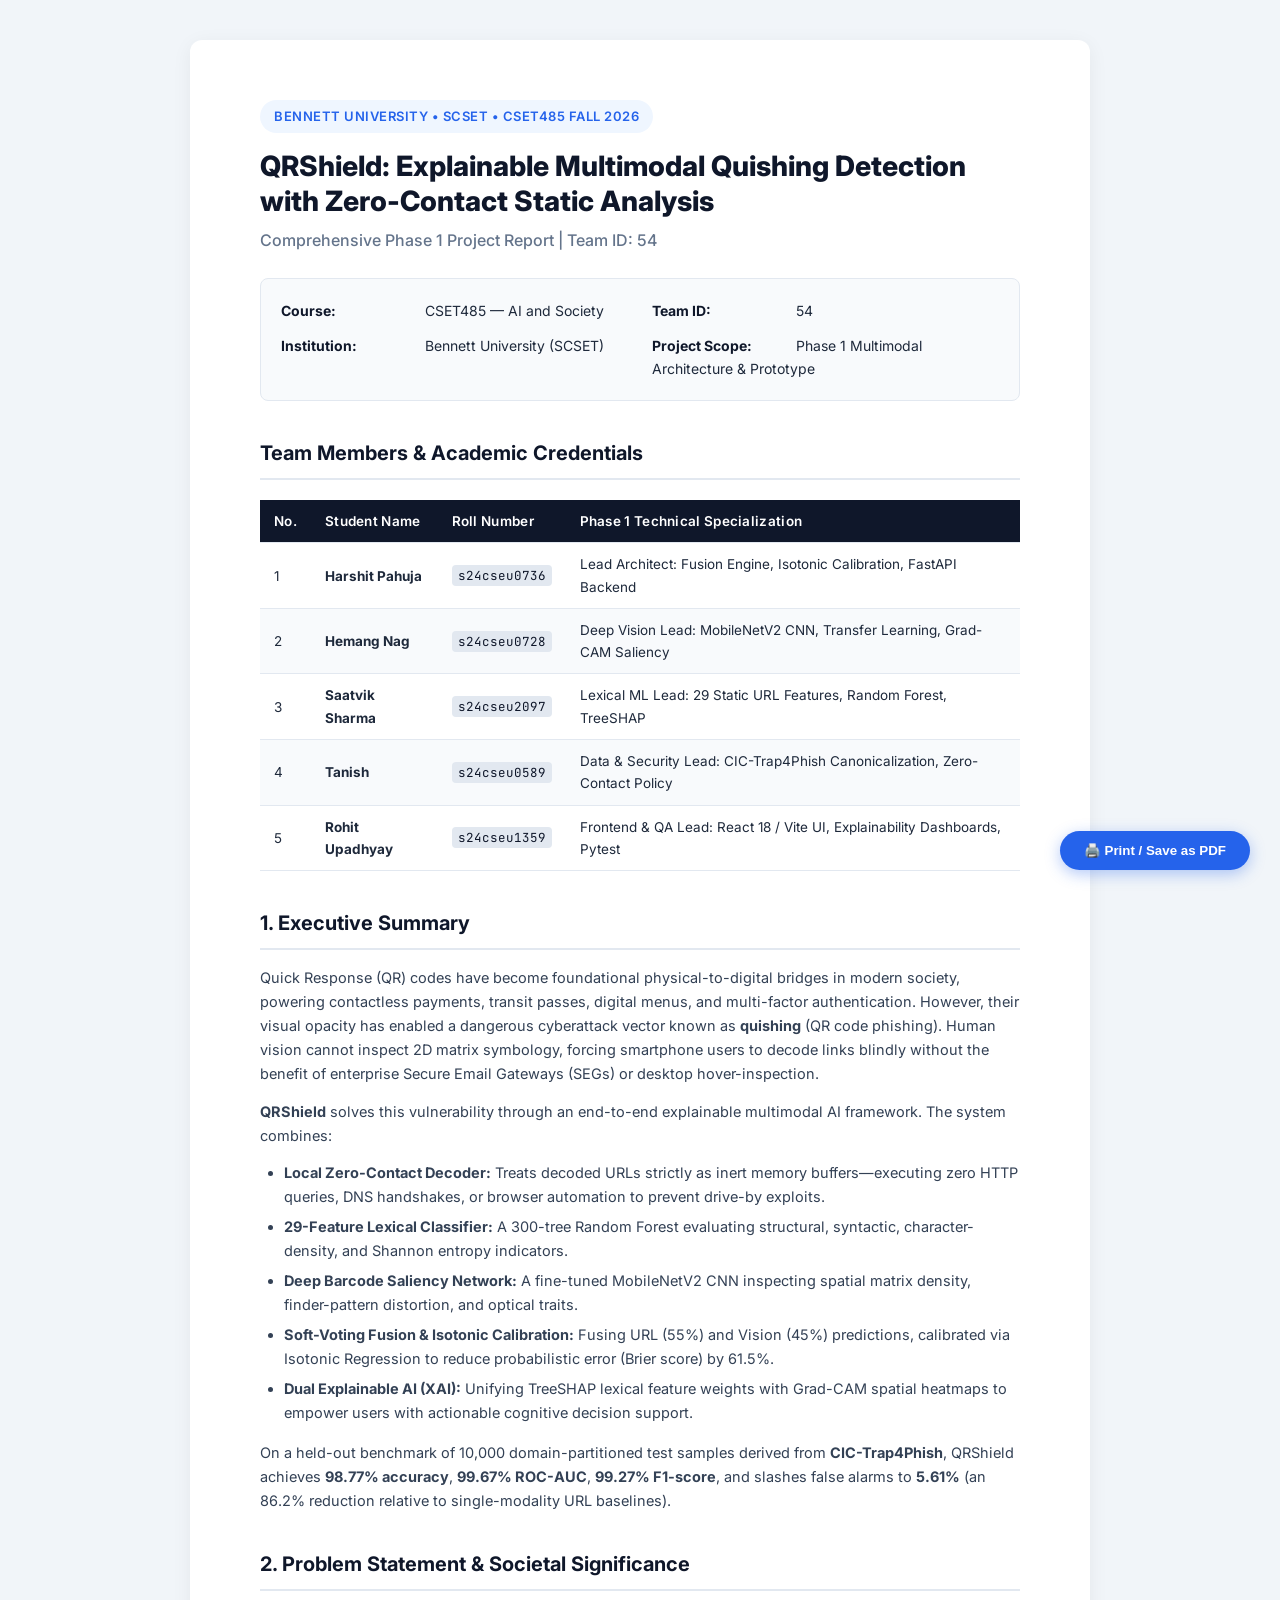
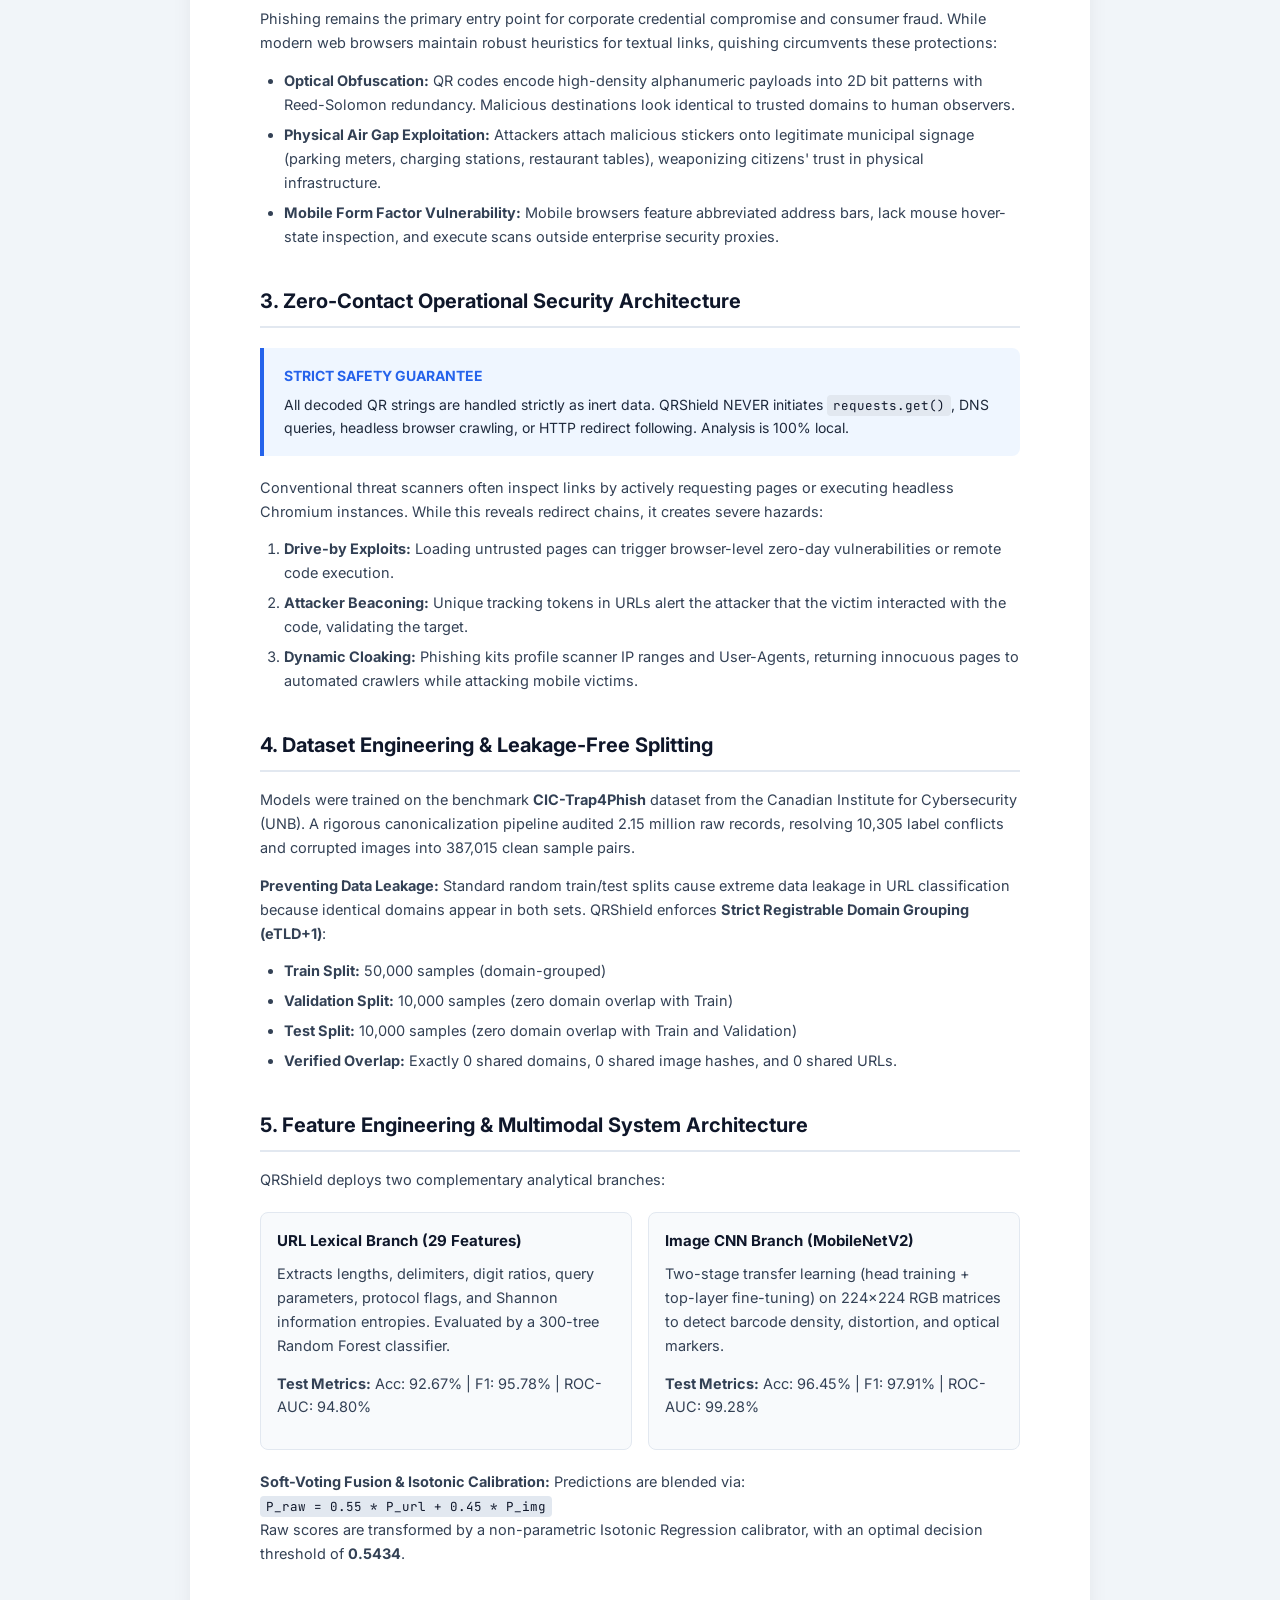
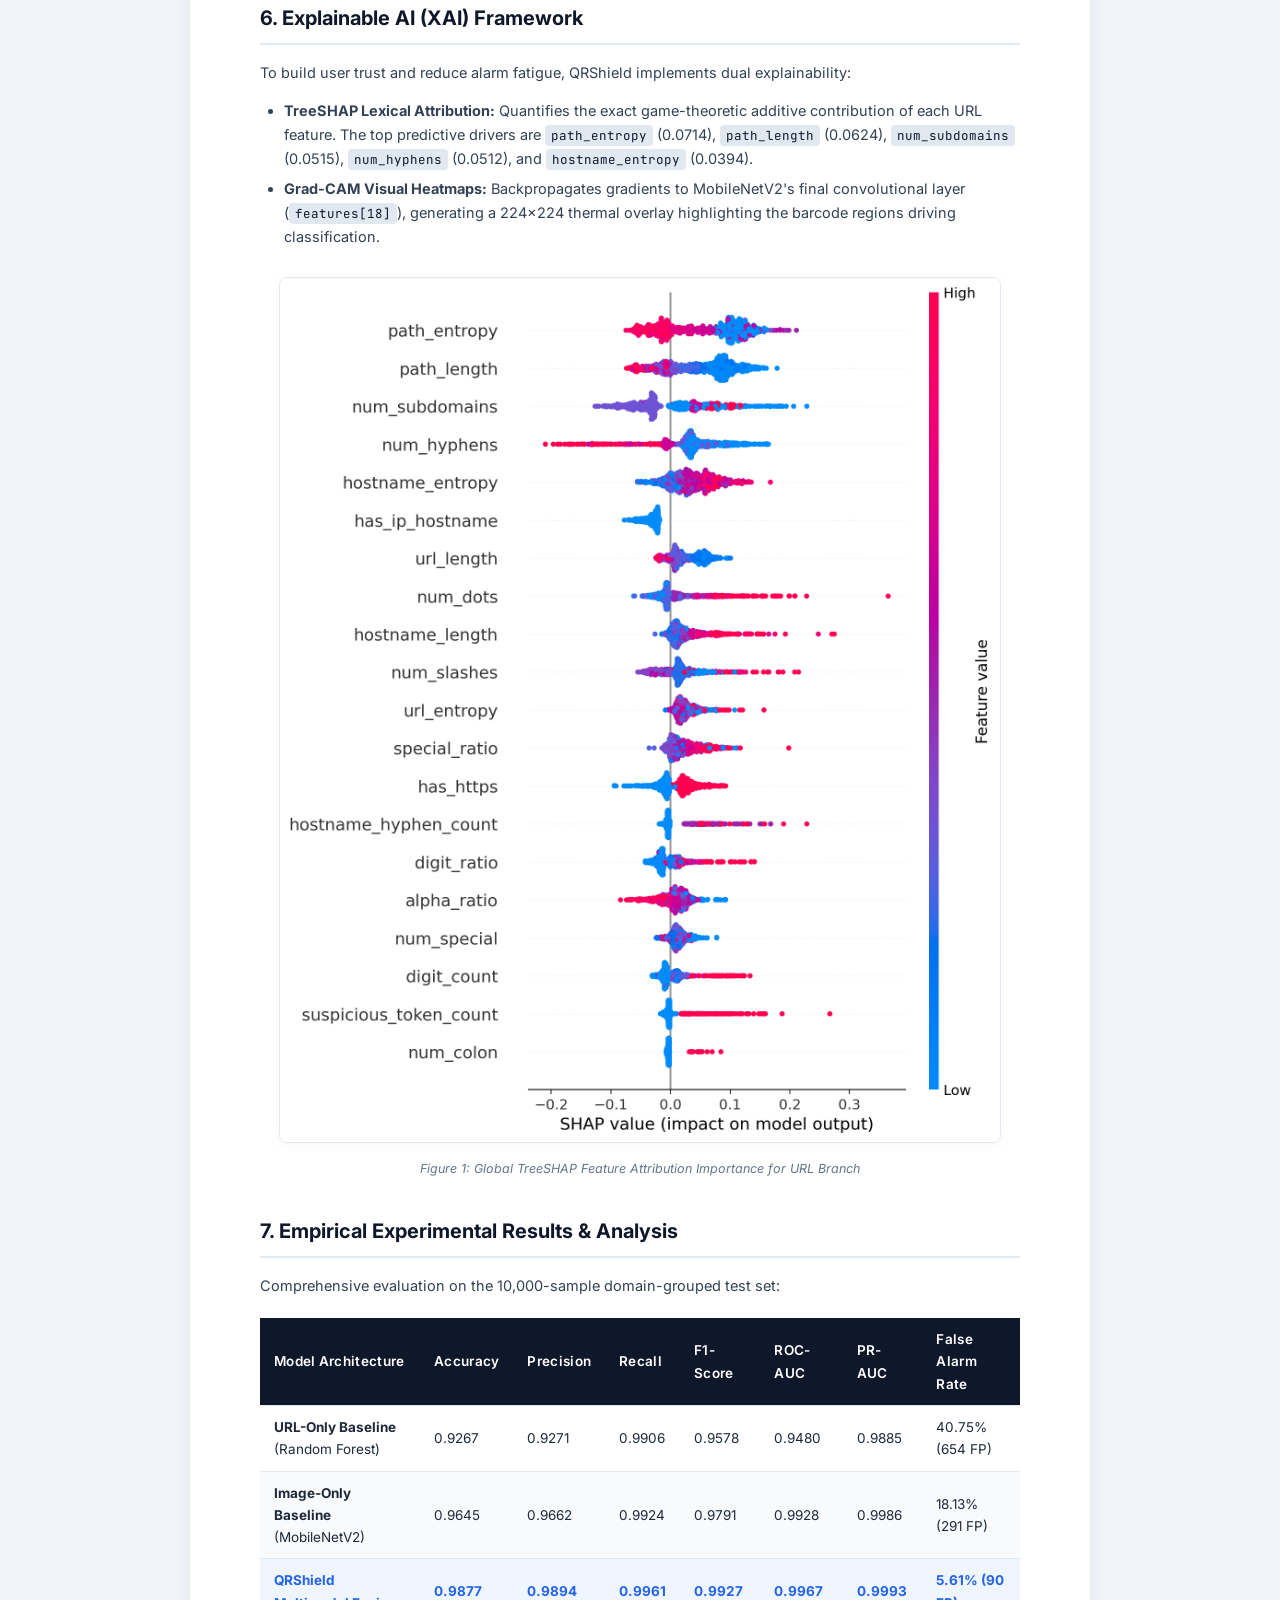
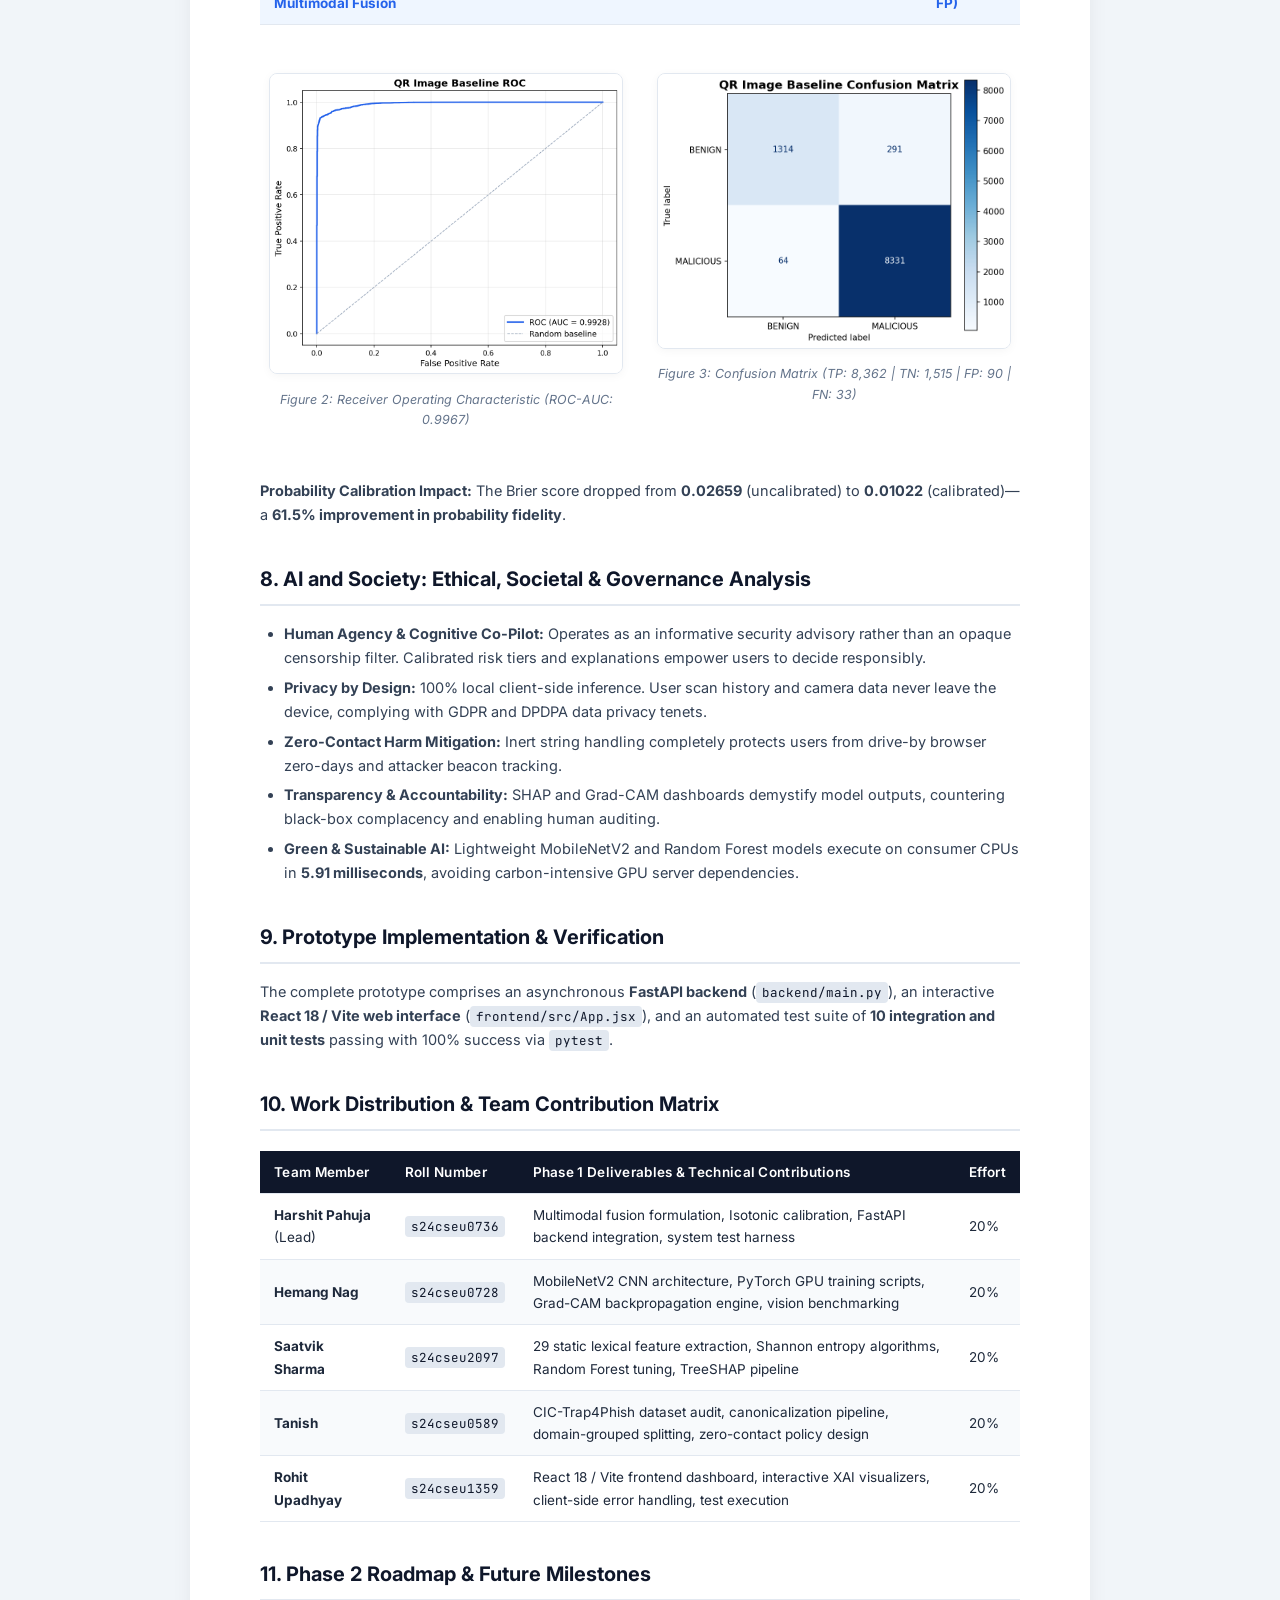
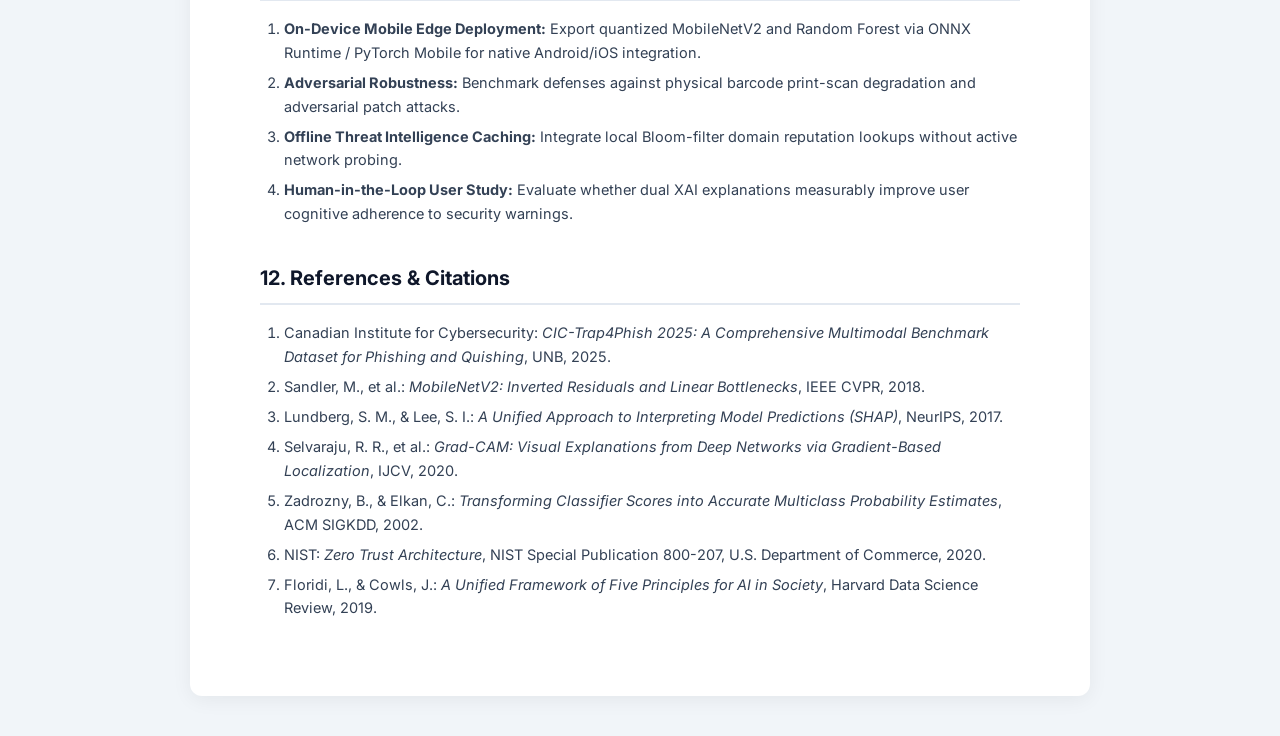
==== QRShield_Phase1_Project_Report.html @ 10fd61c4 "feat: complete QRShield quishing detection codebase, models, and Phase 1 & 2 IEEE reports" ====
<!DOCTYPE html>
<html lang="en">
<head>
  <meta charset="UTF-8">
  <title>QRShield: Phase 1 Project Report | Team 54 | CSET485</title>
  <style>
    @import url('https://fonts.googleapis.com/css2?family=Inter:wght@300;400;500;600;700;800&family=JetBrains+Mono:wght@400;500&display=swap');
    
    :root {
      --primary: #0f172a;
      --accent: #2563eb;
      --accent-light: #eff6ff;
      --text: #1e293b;
      --muted: #64748b;
      --border: #e2e8f0;
      --bg-card: #f8fafc;
      --success: #16a34a;
      --warning: #ca8a04;
      --danger: #dc2626;
    }

    * { box-sizing: border-box; margin: 0; padding: 0; }
    
    body {
      font-family: 'Inter', -apple-system, BlinkMacSystemFont, 'Segoe UI', Roboto, sans-serif;
      color: var(--text);
      line-height: 1.65;
      background: #f1f5f9;
      padding: 40px 20px;
    }

    .container {
      max-width: 900px;
      margin: 0 auto;
      background: #ffffff;
      padding: 60px 70px;
      border-radius: 12px;
      box-shadow: 0 4px 20px rgba(0, 0, 0, 0.06);
    }

    /* Header & Cover */
    .header-badge {
      display: inline-block;
      background: var(--accent-light);
      color: var(--accent);
      padding: 6px 14px;
      border-radius: 9999px;
      font-size: 13px;
      font-weight: 600;
      text-transform: uppercase;
      letter-spacing: 0.5px;
      margin-bottom: 16px;
    }

    h1.title {
      font-size: 28px;
      font-weight: 800;
      color: var(--primary);
      line-height: 1.25;
      margin-bottom: 8px;
    }

    .subtitle {
      font-size: 16px;
      color: var(--muted);
      font-weight: 500;
      margin-bottom: 24px;
    }

    .meta-box {
      background: var(--bg-card);
      border: 1px solid var(--border);
      border-radius: 8px;
      padding: 20px;
      margin-bottom: 35px;
      display: grid;
      grid-template-columns: 1fr 1fr;
      gap: 12px 24px;
      font-size: 14px;
    }

    .meta-item strong {
      color: var(--primary);
      display: inline-block;
      width: 140px;
    }

    /* Section Headings */
    h2 {
      font-size: 20px;
      font-weight: 700;
      color: var(--primary);
      border-bottom: 2px solid var(--border);
      padding-bottom: 8px;
      margin-top: 36px;
      margin-bottom: 16px;
    }

    h3 {
      font-size: 16px;
      font-weight: 600;
      color: #334155;
      margin-top: 20px;
      margin-bottom: 10px;
    }

    p {
      font-size: 14.5px;
      margin-bottom: 14px;
      color: #334155;
    }

    ul, ol {
      margin-left: 24px;
      margin-bottom: 16px;
      font-size: 14.5px;
      color: #334155;
    }

    li {
      margin-bottom: 6px;
    }

    /* Tables */
    table {
      width: 100%;
      border-collapse: collapse;
      margin: 20px 0;
      font-size: 13.5px;
    }

    th, td {
      padding: 10px 14px;
      text-align: left;
      border-bottom: 1px solid var(--border);
    }

    th {
      background: var(--primary);
      color: #ffffff;
      font-weight: 600;
      letter-spacing: 0.3px;
    }

    tr:nth-child(even) td {
      background: #f8fafc;
    }

    tr.highlight-row td {
      background: #eff6ff;
      font-weight: 600;
      color: var(--accent);
    }

    /* Callout & Code */
    .callout {
      border-left: 4px solid var(--accent);
      background: var(--accent-light);
      padding: 16px 20px;
      border-radius: 0 8px 8px 0;
      margin: 20px 0;
      font-size: 14px;
    }

    .callout-title {
      font-weight: 700;
      color: var(--accent);
      margin-bottom: 6px;
    }

    code {
      font-family: 'JetBrains Mono', monospace;
      font-size: 12.5px;
      background: #e2e8f0;
      padding: 2px 6px;
      border-radius: 4px;
      color: #0f172a;
    }

    /* Figures */
    .figure-container {
      text-align: center;
      margin: 28px 0;
    }

    .figure-container img {
      max-width: 95%;
      border-radius: 8px;
      border: 1px solid var(--border);
      box-shadow: 0 2px 10px rgba(0,0,0,0.04);
    }

    .figure-caption {
      font-size: 12.5px;
      color: var(--muted);
      margin-top: 8px;
      font-style: italic;
    }

    /* Two-col grid */
    .two-col-grid {
      display: grid;
      grid-template-columns: 1fr 1fr;
      gap: 16px;
      margin: 20px 0;
    }

    .card {
      background: var(--bg-card);
      border: 1px solid var(--border);
      border-radius: 8px;
      padding: 16px;
    }

    .card h4 {
      font-size: 15px;
      margin-bottom: 8px;
      color: var(--primary);
    }

    /* Print styles */
    @media print {
      body {
        background: #ffffff;
        padding: 0;
      }
      .container {
        box-shadow: none;
        padding: 20px 25px;
        max-width: 100%;
      }
      h2 {
        page-break-after: avoid;
      }
      table, .figure-container {
        page-break-inside: avoid;
      }
      .no-print {
        display: none !important;
      }
    }

    .print-btn {
      position: fixed;
      bottom: 30px;
      right: 30px;
      background: var(--accent);
      color: #fff;
      border: none;
      padding: 12px 24px;
      border-radius: 30px;
      font-weight: 600;
      cursor: pointer;
      box-shadow: 0 4px 15px rgba(37, 99, 235, 0.35);
      transition: all 0.2s;
    }
    .print-btn:hover {
      background: #1d4ed8;
      transform: translateY(-2px);
    }
  </style>
</head>
<body>

  <button class="print-btn no-print" onclick="window.print()">🖨️ Print / Save as PDF</button>

  <div class="container">
    <div class="header-badge">Bennett University • SCSET • CSET485 Fall 2026</div>
    <h1 class="title">QRShield: Explainable Multimodal Quishing Detection with Zero-Contact Static Analysis</h1>
    <div class="subtitle">Comprehensive Phase 1 Project Report | Team ID: 54</div>

    <div class="meta-box">
      <div class="meta-item"><strong>Course:</strong> CSET485 — AI and Society</div>
      <div class="meta-item"><strong>Team ID:</strong> 54</div>
      <div class="meta-item"><strong>Institution:</strong> Bennett University (SCSET)</div>
      <div class="meta-item"><strong>Project Scope:</strong> Phase 1 Multimodal Architecture &amp; Prototype</div>
    </div>

    <h2>Team Members & Academic Credentials</h2>
    <table>
      <thead>
        <tr>
          <th>No.</th>
          <th>Student Name</th>
          <th>Roll Number</th>
          <th>Phase 1 Technical Specialization</th>
        </tr>
      </thead>
      <tbody>
        <tr>
          <td>1</td>
          <td><strong>Harshit Pahuja</strong></td>
          <td><code>s24cseu0736</code></td>
          <td>Lead Architect: Fusion Engine, Isotonic Calibration, FastAPI Backend</td>
        </tr>
        <tr>
          <td>2</td>
          <td><strong>Hemang Nag</strong></td>
          <td><code>s24cseu0728</code></td>
          <td>Deep Vision Lead: MobileNetV2 CNN, Transfer Learning, Grad-CAM Saliency</td>
        </tr>
        <tr>
          <td>3</td>
          <td><strong>Saatvik Sharma</strong></td>
          <td><code>s24cseu2097</code></td>
          <td>Lexical ML Lead: 29 Static URL Features, Random Forest, TreeSHAP</td>
        </tr>
        <tr>
          <td>4</td>
          <td><strong>Tanish</strong></td>
          <td><code>s24cseu0589</code></td>
          <td>Data & Security Lead: CIC-Trap4Phish Canonicalization, Zero-Contact Policy</td>
        </tr>
        <tr>
          <td>5</td>
          <td><strong>Rohit Upadhyay</strong></td>
          <td><code>s24cseu1359</code></td>
          <td>Frontend & QA Lead: React 18 / Vite UI, Explainability Dashboards, Pytest</td>
        </tr>
      </tbody>
    </table>

    <h2>1. Executive Summary</h2>
    <p>
      Quick Response (QR) codes have become foundational physical-to-digital bridges in modern society, powering contactless payments, transit passes, digital menus, and multi-factor authentication. However, their visual opacity has enabled a dangerous cyberattack vector known as <strong>quishing</strong> (QR code phishing). Human vision cannot inspect 2D matrix symbology, forcing smartphone users to decode links blindly without the benefit of enterprise Secure Email Gateways (SEGs) or desktop hover-inspection.
    </p>
    <p>
      <strong>QRShield</strong> solves this vulnerability through an end-to-end explainable multimodal AI framework. The system combines:
    </p>
    <ul>
      <li><strong>Local Zero-Contact Decoder:</strong> Treats decoded URLs strictly as inert memory buffers—executing zero HTTP queries, DNS handshakes, or browser automation to prevent drive-by exploits.</li>
      <li><strong>29-Feature Lexical Classifier:</strong> A 300-tree Random Forest evaluating structural, syntactic, character-density, and Shannon entropy indicators.</li>
      <li><strong>Deep Barcode Saliency Network:</strong> A fine-tuned MobileNetV2 CNN inspecting spatial matrix density, finder-pattern distortion, and optical traits.</li>
      <li><strong>Soft-Voting Fusion & Isotonic Calibration:</strong> Fusing URL (55%) and Vision (45%) predictions, calibrated via Isotonic Regression to reduce probabilistic error (Brier score) by 61.5%.</li>
      <li><strong>Dual Explainable AI (XAI):</strong> Unifying TreeSHAP lexical feature weights with Grad-CAM spatial heatmaps to empower users with actionable cognitive decision support.</li>
    </ul>
    <p>
      On a held-out benchmark of 10,000 domain-partitioned test samples derived from <strong>CIC-Trap4Phish</strong>, QRShield achieves <strong>98.77% accuracy</strong>, <strong>99.67% ROC-AUC</strong>, <strong>99.27% F1-score</strong>, and slashes false alarms to <strong>5.61%</strong> (an 86.2% reduction relative to single-modality URL baselines).
    </p>

    <h2>2. Problem Statement & Societal Significance</h2>
    <p>
      Phishing remains the primary entry point for corporate credential compromise and consumer fraud. While modern web browsers maintain robust heuristics for textual links, quishing circumvents these protections:
    </p>
    <ul>
      <li><strong>Optical Obfuscation:</strong> QR codes encode high-density alphanumeric payloads into 2D bit patterns with Reed-Solomon redundancy. Malicious destinations look identical to trusted domains to human observers.</li>
      <li><strong>Physical Air Gap Exploitation:</strong> Attackers attach malicious stickers onto legitimate municipal signage (parking meters, charging stations, restaurant tables), weaponizing citizens' trust in physical infrastructure.</li>
      <li><strong>Mobile Form Factor Vulnerability:</strong> Mobile browsers feature abbreviated address bars, lack mouse hover-state inspection, and execute scans outside enterprise security proxies.</li>
    </ul>

    <h2>3. Zero-Contact Operational Security Architecture</h2>
    <div class="callout">
      <div class="callout-title">STRICT SAFETY GUARANTEE</div>
      All decoded QR strings are handled strictly as inert data. QRShield NEVER initiates <code>requests.get()</code>, DNS queries, headless browser crawling, or HTTP redirect following. Analysis is 100% local.
    </div>
    <p>
      Conventional threat scanners often inspect links by actively requesting pages or executing headless Chromium instances. While this reveals redirect chains, it creates severe hazards:
    </p>
    <ol>
      <li><strong>Drive-by Exploits:</strong> Loading untrusted pages can trigger browser-level zero-day vulnerabilities or remote code execution.</li>
      <li><strong>Attacker Beaconing:</strong> Unique tracking tokens in URLs alert the attacker that the victim interacted with the code, validating the target.</li>
      <li><strong>Dynamic Cloaking:</strong> Phishing kits profile scanner IP ranges and User-Agents, returning innocuous pages to automated crawlers while attacking mobile victims.</li>
    </ol>

    <h2>4. Dataset Engineering & Leakage-Free Splitting</h2>
    <p>
      Models were trained on the benchmark <strong>CIC-Trap4Phish</strong> dataset from the Canadian Institute for Cybersecurity (UNB). A rigorous canonicalization pipeline audited 2.15 million raw records, resolving 10,305 label conflicts and corrupted images into 387,015 clean sample pairs.
    </p>
    <p>
      <strong>Preventing Data Leakage:</strong> Standard random train/test splits cause extreme data leakage in URL classification because identical domains appear in both sets. QRShield enforces <strong>Strict Registrable Domain Grouping (eTLD+1)</strong>:
    </p>
    <ul>
      <li><strong>Train Split:</strong> 50,000 samples (domain-grouped)</li>
      <li><strong>Validation Split:</strong> 10,000 samples (zero domain overlap with Train)</li>
      <li><strong>Test Split:</strong> 10,000 samples (zero domain overlap with Train and Validation)</li>
      <li><strong>Verified Overlap:</strong> Exactly 0 shared domains, 0 shared image hashes, and 0 shared URLs.</li>
    </ul>

    <h2>5. Feature Engineering & Multimodal System Architecture</h2>
    <p>
      QRShield deploys two complementary analytical branches:
    </p>
    <div class="two-col-grid">
      <div class="card">
        <h4>URL Lexical Branch (29 Features)</h4>
        <p>Extracts lengths, delimiters, digit ratios, query parameters, protocol flags, and Shannon information entropies. Evaluated by a 300-tree Random Forest classifier.</p>
        <p><strong>Test Metrics:</strong> Acc: 92.67% | F1: 95.78% | ROC-AUC: 94.80%</p>
      </div>
      <div class="card">
        <h4>Image CNN Branch (MobileNetV2)</h4>
        <p>Two-stage transfer learning (head training + top-layer fine-tuning) on 224x224 RGB matrices to detect barcode density, distortion, and optical markers.</p>
        <p><strong>Test Metrics:</strong> Acc: 96.45% | F1: 97.91% | ROC-AUC: 99.28%</p>
      </div>
    </div>

    <p>
      <strong>Soft-Voting Fusion & Isotonic Calibration:</strong> Predictions are blended via:
      <br>
      <code>P_raw = 0.55 * P_url + 0.45 * P_img</code>
      <br>
      Raw scores are transformed by a non-parametric Isotonic Regression calibrator, with an optimal decision threshold of <strong>0.5434</strong>.
    </p>

    <h2>6. Explainable AI (XAI) Framework</h2>
    <p>
      To build user trust and reduce alarm fatigue, QRShield implements dual explainability:
    </p>
    <ul>
      <li><strong>TreeSHAP Lexical Attribution:</strong> Quantifies the exact game-theoretic additive contribution of each URL feature. The top predictive drivers are <code>path_entropy</code> (0.0714), <code>path_length</code> (0.0624), <code>num_subdomains</code> (0.0515), <code>num_hyphens</code> (0.0512), and <code>hostname_entropy</code> (0.0394).</li>
      <li><strong>Grad-CAM Visual Heatmaps:</strong> Backpropagates gradients to MobileNetV2's final convolutional layer (<code>features[18]</code>), generating a 224x224 thermal overlay highlighting the barcode regions driving classification.</li>
    </ul>

    <div class='figure-container'><img src='[data-uri]' alt='SHAP Summary'><div class='figure-caption'>Figure 1: Global TreeSHAP Feature Attribution Importance for URL Branch</div></div>

    <h2>7. Empirical Experimental Results & Analysis</h2>
    <p>Comprehensive evaluation on the 10,000-sample domain-grouped test set:</p>
    <table>
      <thead>
        <tr>
          <th>Model Architecture</th>
          <th>Accuracy</th>
          <th>Precision</th>
          <th>Recall</th>
          <th>F1-Score</th>
          <th>ROC-AUC</th>
          <th>PR-AUC</th>
          <th>False Alarm Rate</th>
        </tr>
      </thead>
      <tbody>
        <tr>
          <td><strong>URL-Only Baseline</strong> (Random Forest)</td>
          <td>0.9267</td>
          <td>0.9271</td>
          <td>0.9906</td>
          <td>0.9578</td>
          <td>0.9480</td>
          <td>0.9885</td>
          <td>40.75% (654 FP)</td>
        </tr>
        <tr>
          <td><strong>Image-Only Baseline</strong> (MobileNetV2)</td>
          <td>0.9645</td>
          <td>0.9662</td>
          <td>0.9924</td>
          <td>0.9791</td>
          <td>0.9928</td>
          <td>0.9986</td>
          <td>18.13% (291 FP)</td>
        </tr>
        <tr class="highlight-row">
          <td><strong>QRShield Multimodal Fusion</strong></td>
          <td><strong>0.9877</strong></td>
          <td><strong>0.9894</strong></td>
          <td><strong>0.9961</strong></td>
          <td><strong>0.9927</strong></td>
          <td><strong>0.9967</strong></td>
          <td><strong>0.9993</strong></td>
          <td><strong>5.61% (90 FP)</strong></td>
        </tr>
      </tbody>
    </table>

    <div class="two-col-grid">
      <div class='figure-container'><img src='[data-uri]' alt='ROC Curve'><div class='figure-caption'>Figure 2: Receiver Operating Characteristic (ROC-AUC: 0.9967)</div></div>
      <div class='figure-container'><img src='[data-uri]' alt='Confusion Matrix'><div class='figure-caption'>Figure 3: Confusion Matrix (TP: 8,362 | TN: 1,515 | FP: 90 | FN: 33)</div></div>
    </div>

    <p>
      <strong>Probability Calibration Impact:</strong> The Brier score dropped from <strong>0.02659</strong> (uncalibrated) to <strong>0.01022</strong> (calibrated)—a <strong>61.5% improvement in probability fidelity</strong>.
    </p>

    <h2>8. AI and Society: Ethical, Societal & Governance Analysis</h2>
    <ul>
      <li><strong>Human Agency & Cognitive Co-Pilot:</strong> Operates as an informative security advisory rather than an opaque censorship filter. Calibrated risk tiers and explanations empower users to decide responsibly.</li>
      <li><strong>Privacy by Design:</strong> 100% local client-side inference. User scan history and camera data never leave the device, complying with GDPR and DPDPA data privacy tenets.</li>
      <li><strong>Zero-Contact Harm Mitigation:</strong> Inert string handling completely protects users from drive-by browser zero-days and attacker beacon tracking.</li>
      <li><strong>Transparency & Accountability:</strong> SHAP and Grad-CAM dashboards demystify model outputs, countering black-box complacency and enabling human auditing.</li>
      <li><strong>Green & Sustainable AI:</strong> Lightweight MobileNetV2 and Random Forest models execute on consumer CPUs in <strong>5.91 milliseconds</strong>, avoiding carbon-intensive GPU server dependencies.</li>
    </ul>

    <h2>9. Prototype Implementation & Verification</h2>
    <p>
      The complete prototype comprises an asynchronous <strong>FastAPI backend</strong> (<code>backend/main.py</code>), an interactive <strong>React 18 / Vite web interface</strong> (<code>frontend/src/App.jsx</code>), and an automated test suite of <strong>10 integration and unit tests</strong> passing with 100% success via <code>pytest</code>.
    </p>

    <h2>10. Work Distribution & Team Contribution Matrix</h2>
    <table>
      <thead>
        <tr>
          <th>Team Member</th>
          <th>Roll Number</th>
          <th>Phase 1 Deliverables & Technical Contributions</th>
          <th>Effort</th>
        </tr>
      </thead>
      <tbody>
        <tr>
          <td><strong>Harshit Pahuja</strong> (Lead)</td>
          <td><code>s24cseu0736</code></td>
          <td>Multimodal fusion formulation, Isotonic calibration, FastAPI backend integration, system test harness</td>
          <td>20%</td>
        </tr>
        <tr>
          <td><strong>Hemang Nag</strong></td>
          <td><code>s24cseu0728</code></td>
          <td>MobileNetV2 CNN architecture, PyTorch GPU training scripts, Grad-CAM backpropagation engine, vision benchmarking</td>
          <td>20%</td>
        </tr>
        <tr>
          <td><strong>Saatvik Sharma</strong></td>
          <td><code>s24cseu2097</code></td>
          <td>29 static lexical feature extraction, Shannon entropy algorithms, Random Forest tuning, TreeSHAP pipeline</td>
          <td>20%</td>
        </tr>
        <tr>
          <td><strong>Tanish</strong></td>
          <td><code>s24cseu0589</code></td>
          <td>CIC-Trap4Phish dataset audit, canonicalization pipeline, domain-grouped splitting, zero-contact policy design</td>
          <td>20%</td>
        </tr>
        <tr>
          <td><strong>Rohit Upadhyay</strong></td>
          <td><code>s24cseu1359</code></td>
          <td>React 18 / Vite frontend dashboard, interactive XAI visualizers, client-side error handling, test execution</td>
          <td>20%</td>
        </tr>
      </tbody>
    </table>

    <h2>11. Phase 2 Roadmap & Future Milestones</h2>
    <ol>
      <li><strong>On-Device Mobile Edge Deployment:</strong> Export quantized MobileNetV2 and Random Forest via ONNX Runtime / PyTorch Mobile for native Android/iOS integration.</li>
      <li><strong>Adversarial Robustness:</strong> Benchmark defenses against physical barcode print-scan degradation and adversarial patch attacks.</li>
      <li><strong>Offline Threat Intelligence Caching:</strong> Integrate local Bloom-filter domain reputation lookups without active network probing.</li>
      <li><strong>Human-in-the-Loop User Study:</strong> Evaluate whether dual XAI explanations measurably improve user cognitive adherence to security warnings.</li>
    </ol>

    <h2>12. References & Citations</h2>
    <ol>
      <li>Canadian Institute for Cybersecurity: <em>CIC-Trap4Phish 2025: A Comprehensive Multimodal Benchmark Dataset for Phishing and Quishing</em>, UNB, 2025.</li>
      <li>Sandler, M., et al.: <em>MobileNetV2: Inverted Residuals and Linear Bottlenecks</em>, IEEE CVPR, 2018.</li>
      <li>Lundberg, S. M., & Lee, S. I.: <em>A Unified Approach to Interpreting Model Predictions (SHAP)</em>, NeurIPS, 2017.</li>
      <li>Selvaraju, R. R., et al.: <em>Grad-CAM: Visual Explanations from Deep Networks via Gradient-Based Localization</em>, IJCV, 2020.</li>
      <li>Zadrozny, B., & Elkan, C.: <em>Transforming Classifier Scores into Accurate Multiclass Probability Estimates</em>, ACM SIGKDD, 2002.</li>
      <li>NIST: <em>Zero Trust Architecture</em>, NIST Special Publication 800-207, U.S. Department of Commerce, 2020.</li>
      <li>Floridi, L., & Cowls, J.: <em>A Unified Framework of Five Principles for AI in Society</em>, Harvard Data Science Review, 2019.</li>
    </ol>
  </div>
</body>
</html>
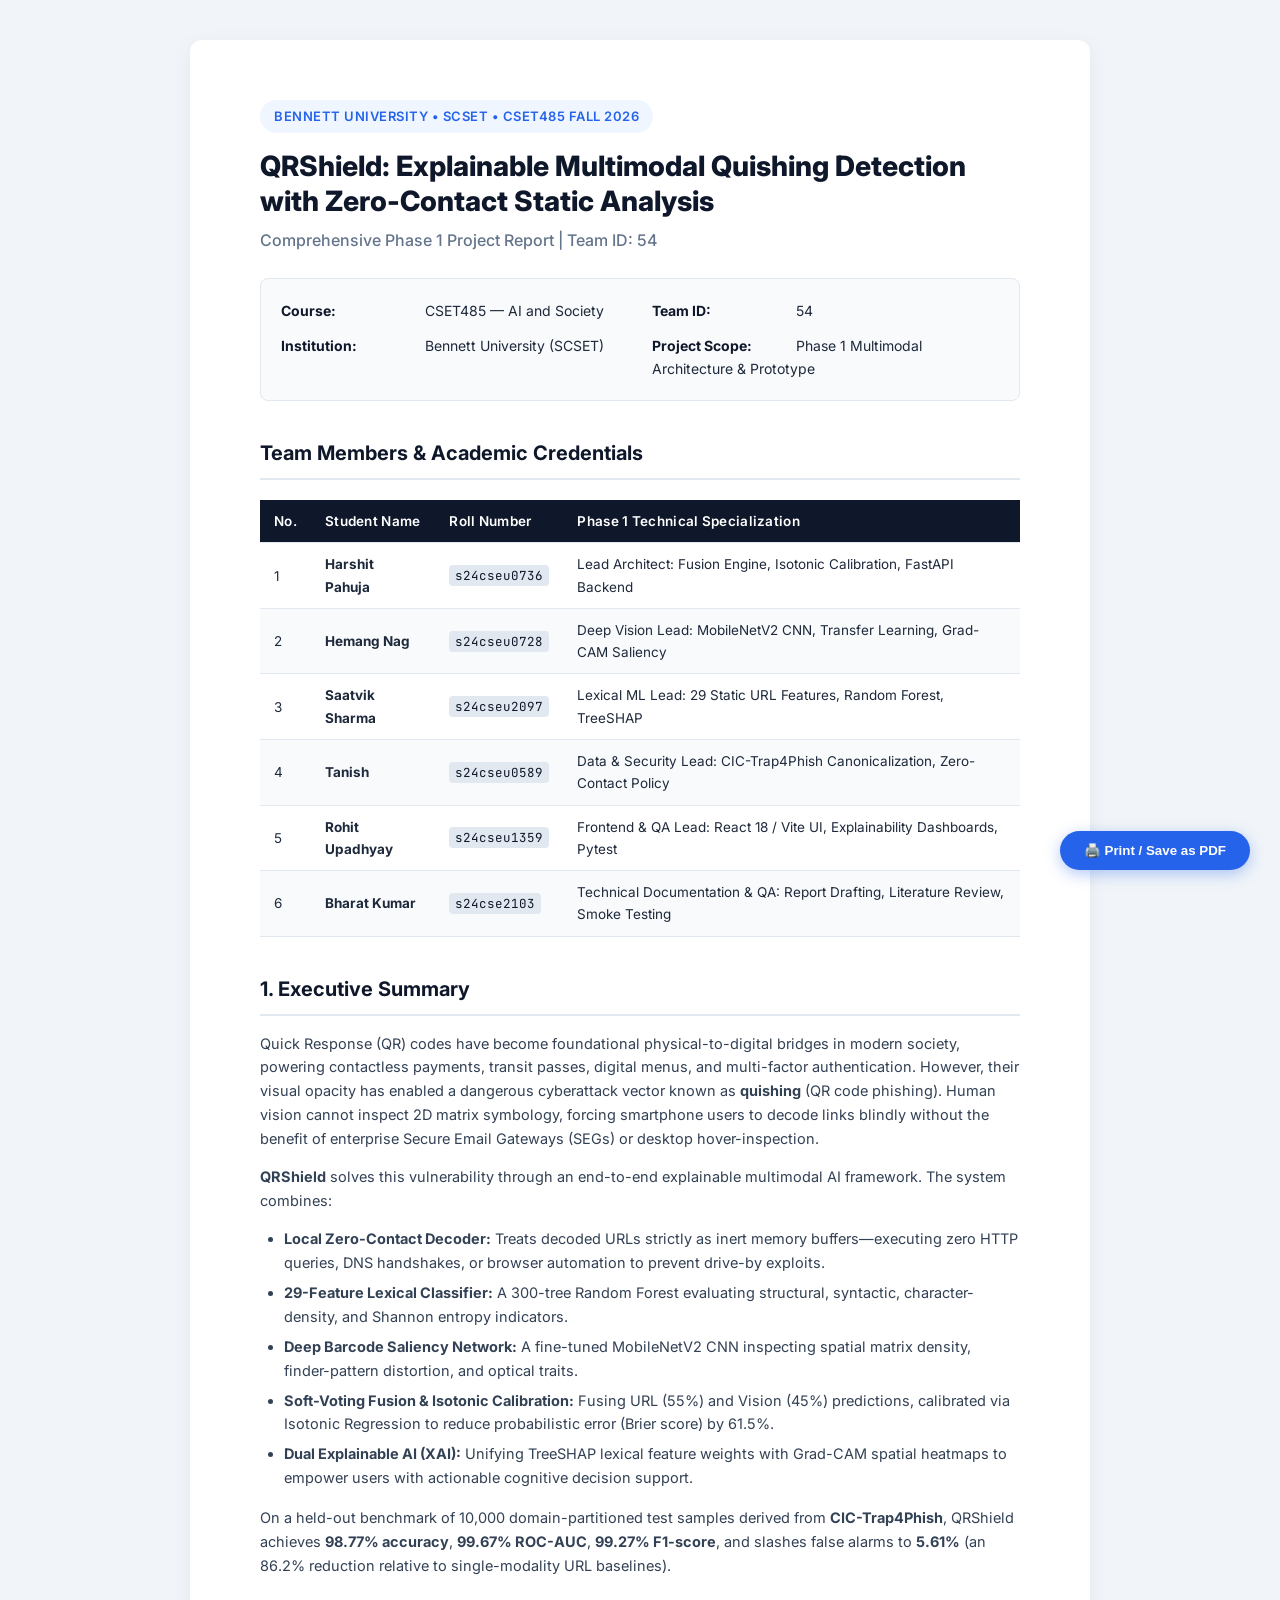
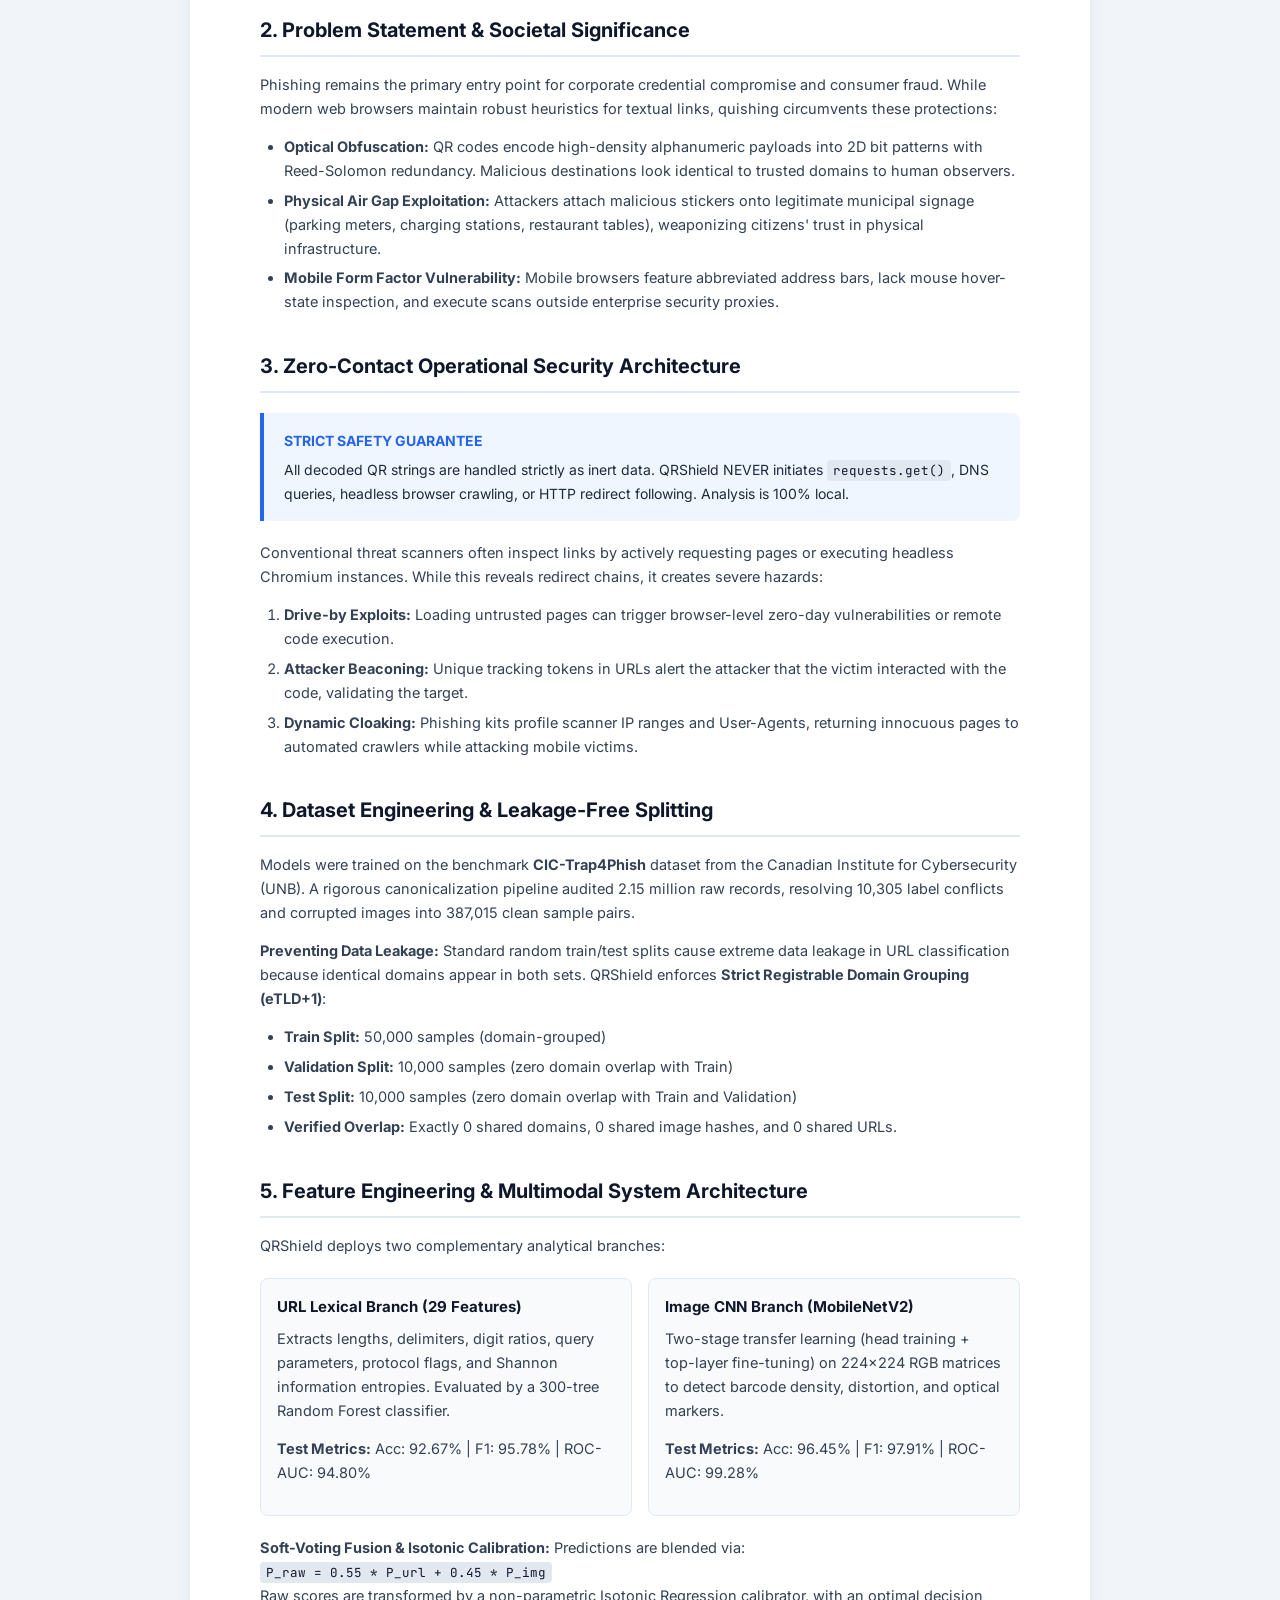
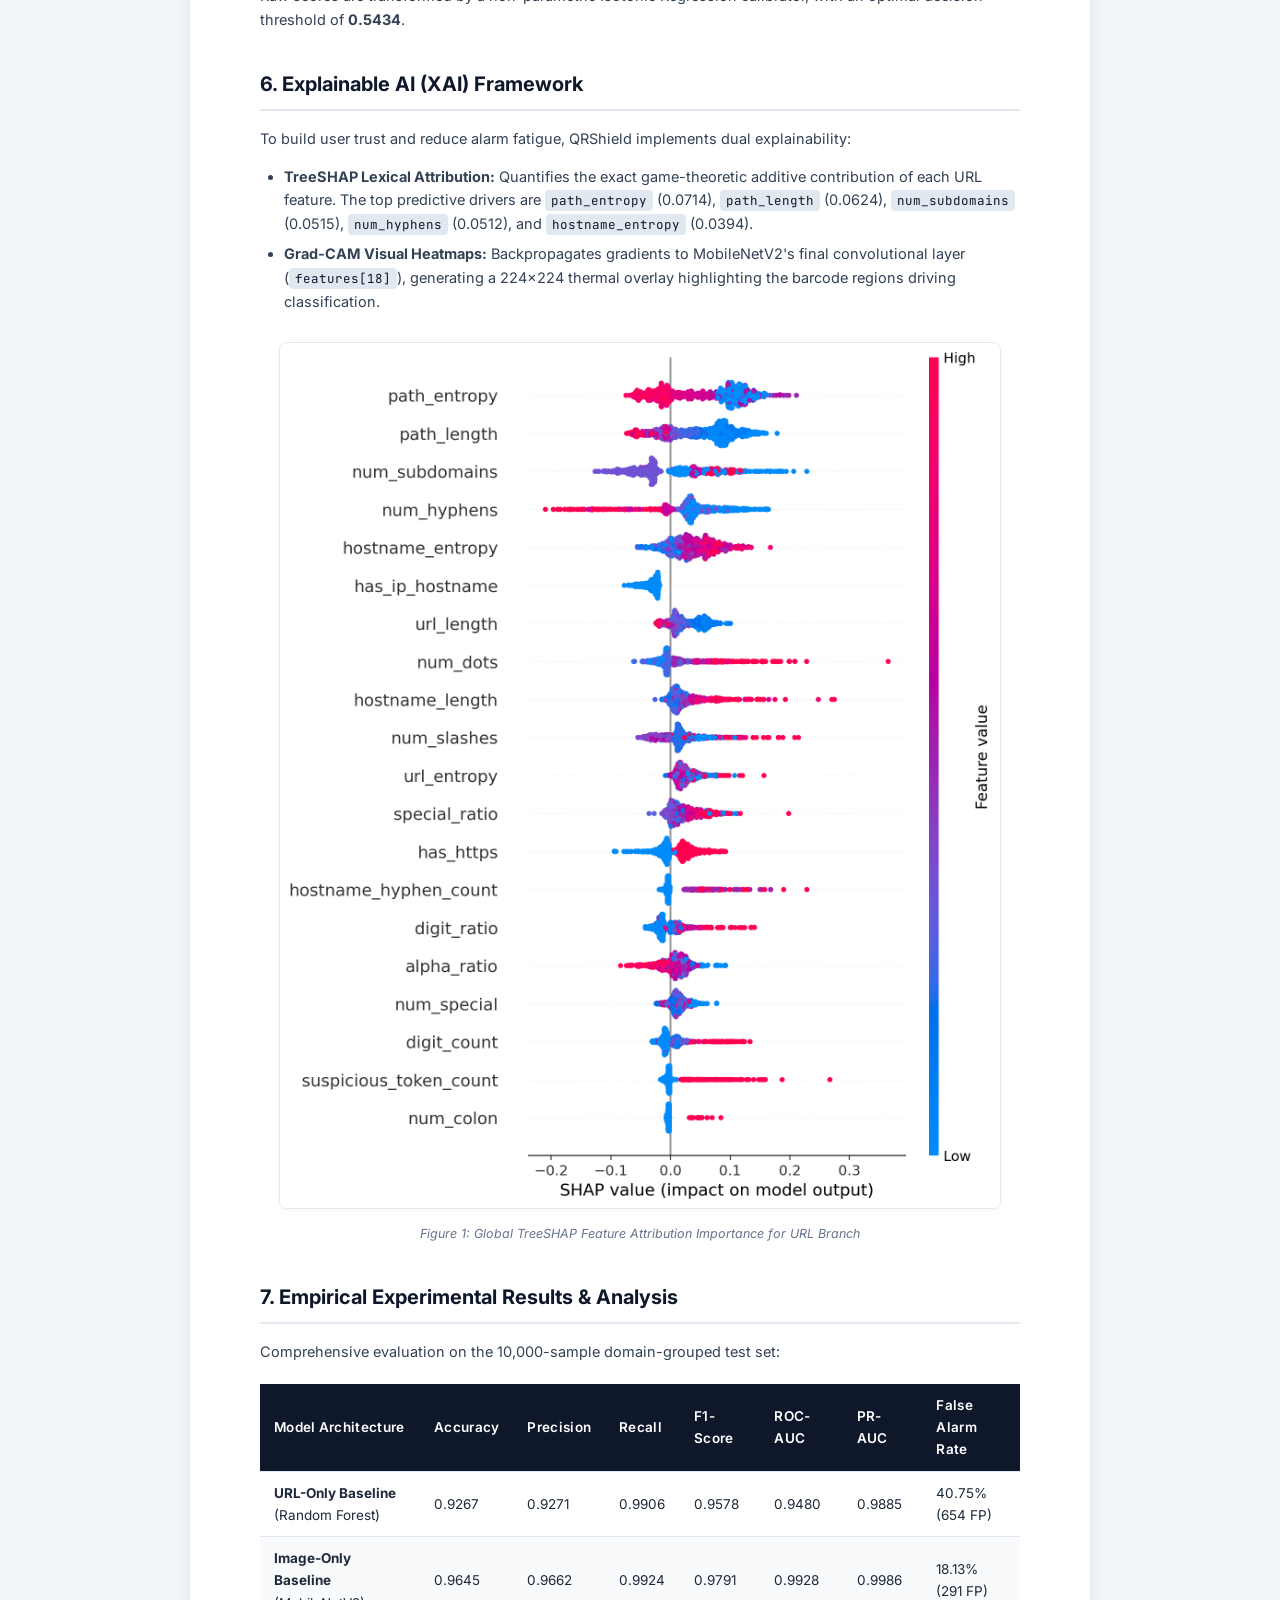
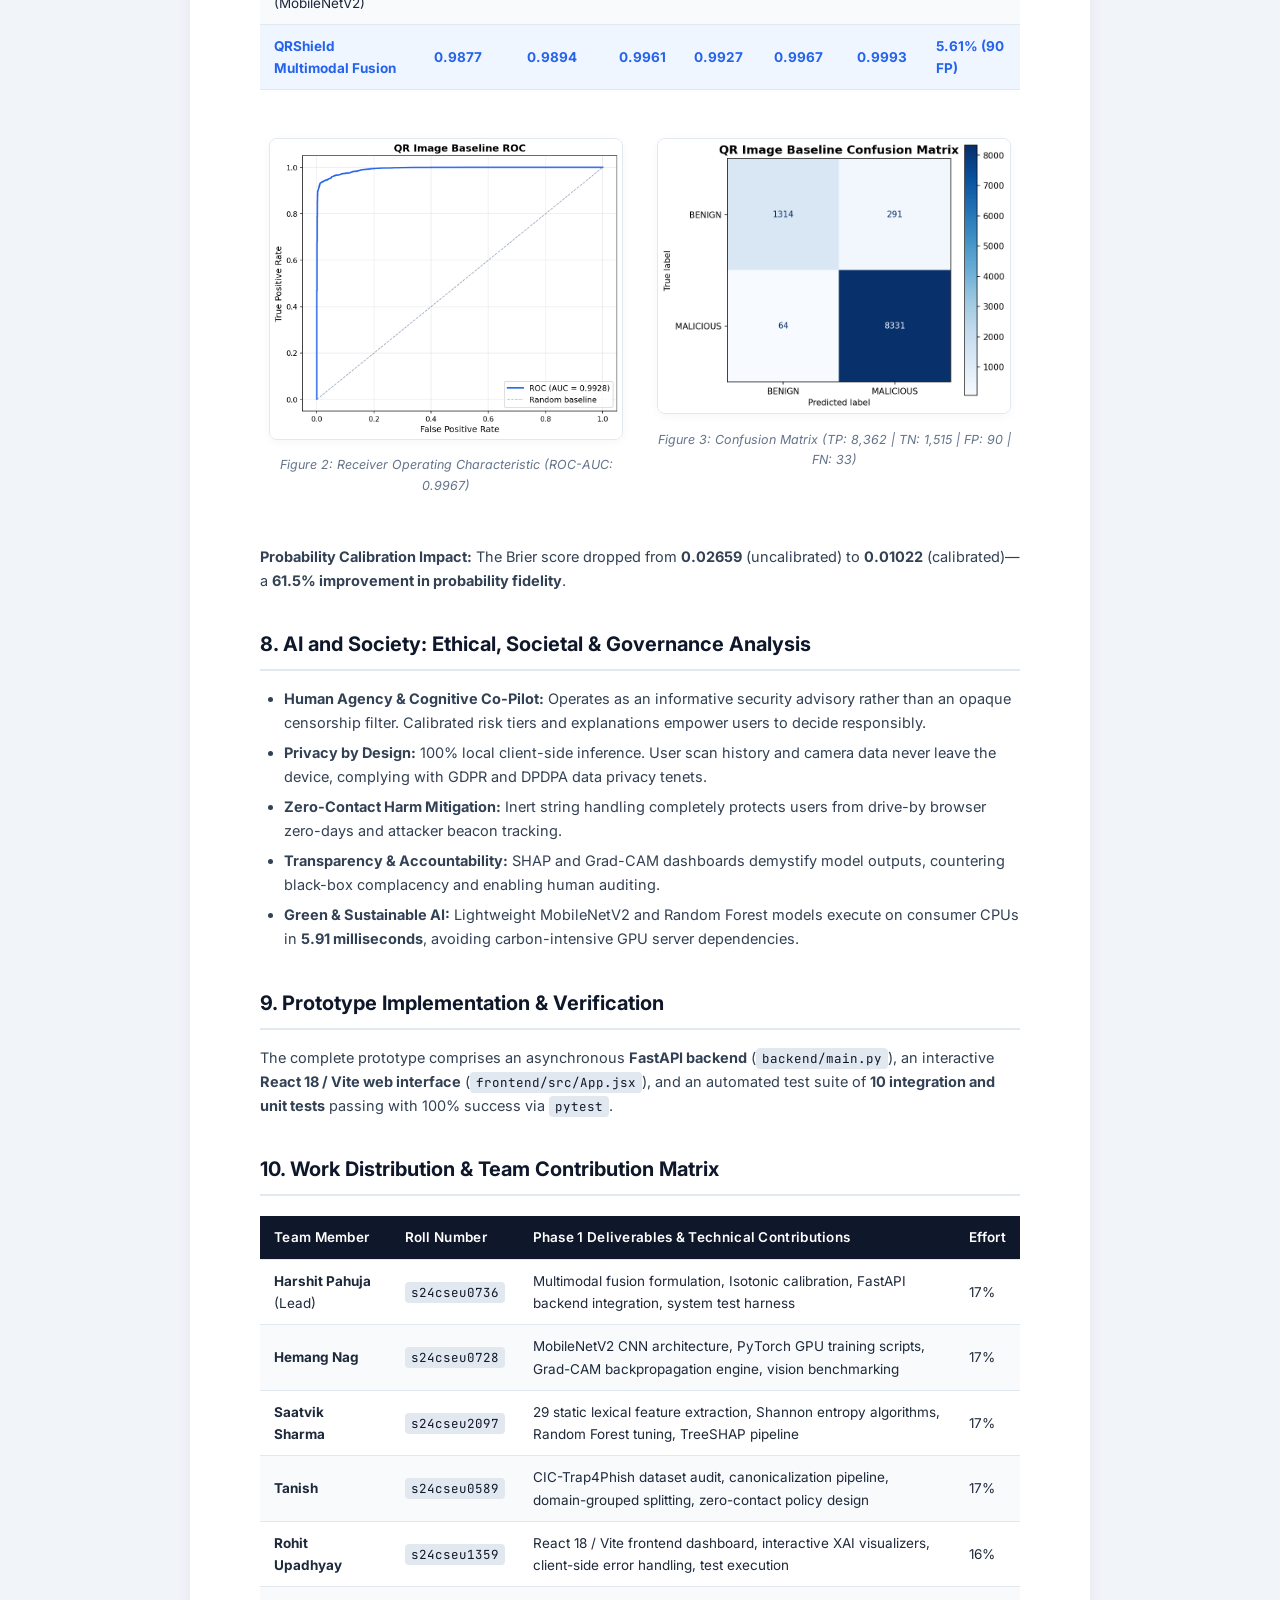
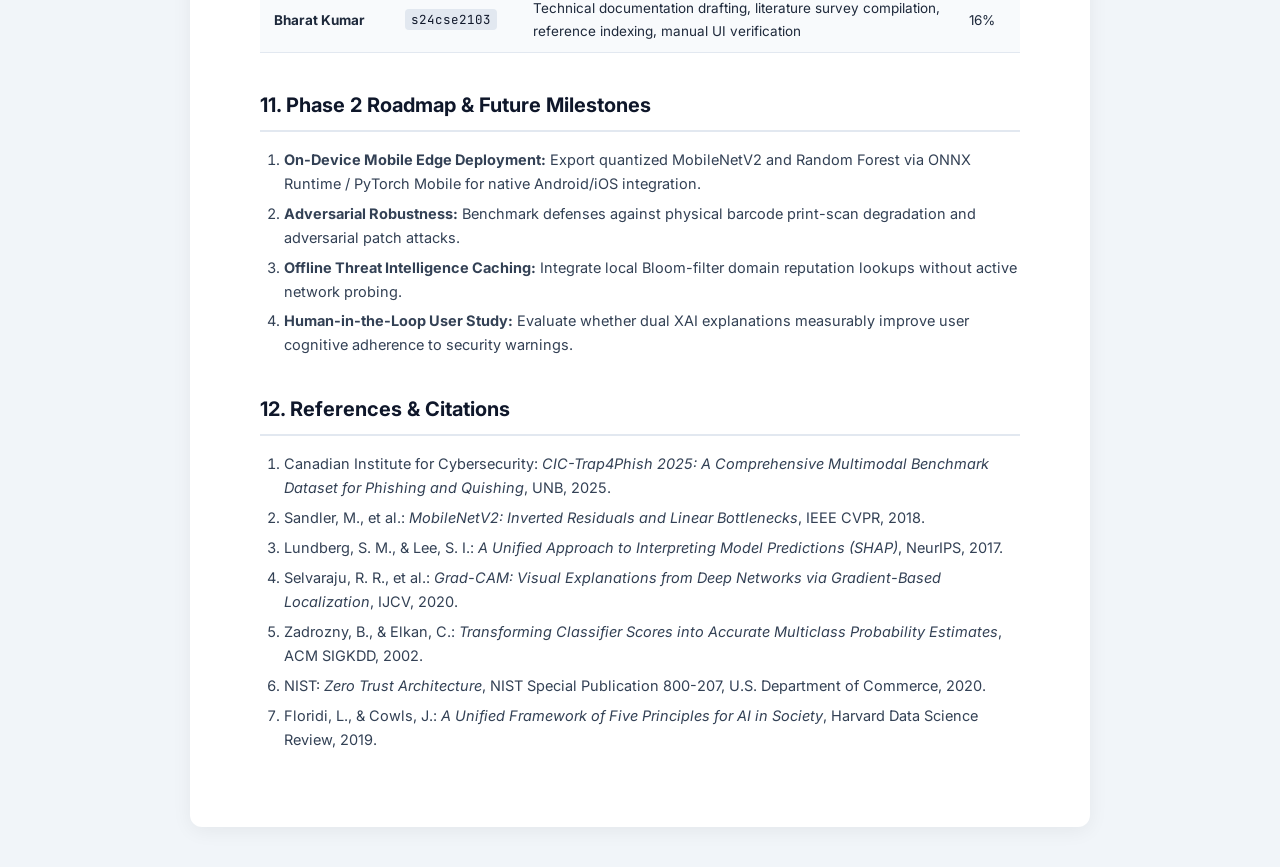
==== commit 772bbd8c: "chore: update reports, add viva guide PDFs, and optimize CPU requirements" ====
--- a/QRShield_Phase1_Project_Report.html
+++ b/QRShield_Phase1_Project_Report.html
@@ -317,6 +317,12 @@
           <td><code>s24cseu1359</code></td>
           <td>Frontend & QA Lead: React 18 / Vite UI, Explainability Dashboards, Pytest</td>
         </tr>
+        <tr>
+          <td>6</td>
+          <td><strong>Bharat Kumar</strong></td>
+          <td><code>s24cse2103</code></td>
+          <td>Technical Documentation & QA: Report Drafting, Literature Review, Smoke Testing</td>
+        </tr>
       </tbody>
     </table>
 
@@ -499,31 +505,37 @@
           <td><strong>Harshit Pahuja</strong> (Lead)</td>
           <td><code>s24cseu0736</code></td>
           <td>Multimodal fusion formulation, Isotonic calibration, FastAPI backend integration, system test harness</td>
-          <td>20%</td>
+          <td>17%</td>
         </tr>
         <tr>
           <td><strong>Hemang Nag</strong></td>
           <td><code>s24cseu0728</code></td>
           <td>MobileNetV2 CNN architecture, PyTorch GPU training scripts, Grad-CAM backpropagation engine, vision benchmarking</td>
-          <td>20%</td>
+          <td>17%</td>
         </tr>
         <tr>
           <td><strong>Saatvik Sharma</strong></td>
           <td><code>s24cseu2097</code></td>
           <td>29 static lexical feature extraction, Shannon entropy algorithms, Random Forest tuning, TreeSHAP pipeline</td>
-          <td>20%</td>
+          <td>17%</td>
         </tr>
         <tr>
           <td><strong>Tanish</strong></td>
           <td><code>s24cseu0589</code></td>
           <td>CIC-Trap4Phish dataset audit, canonicalization pipeline, domain-grouped splitting, zero-contact policy design</td>
-          <td>20%</td>
+          <td>17%</td>
         </tr>
         <tr>
           <td><strong>Rohit Upadhyay</strong></td>
           <td><code>s24cseu1359</code></td>
           <td>React 18 / Vite frontend dashboard, interactive XAI visualizers, client-side error handling, test execution</td>
-          <td>20%</td>
+          <td>16%</td>
+        </tr>
+        <tr>
+          <td><strong>Bharat Kumar</strong></td>
+          <td><code>s24cse2103</code></td>
+          <td>Technical documentation drafting, literature survey compilation, reference indexing, manual UI verification</td>
+          <td>16%</td>
         </tr>
       </tbody>
     </table>
